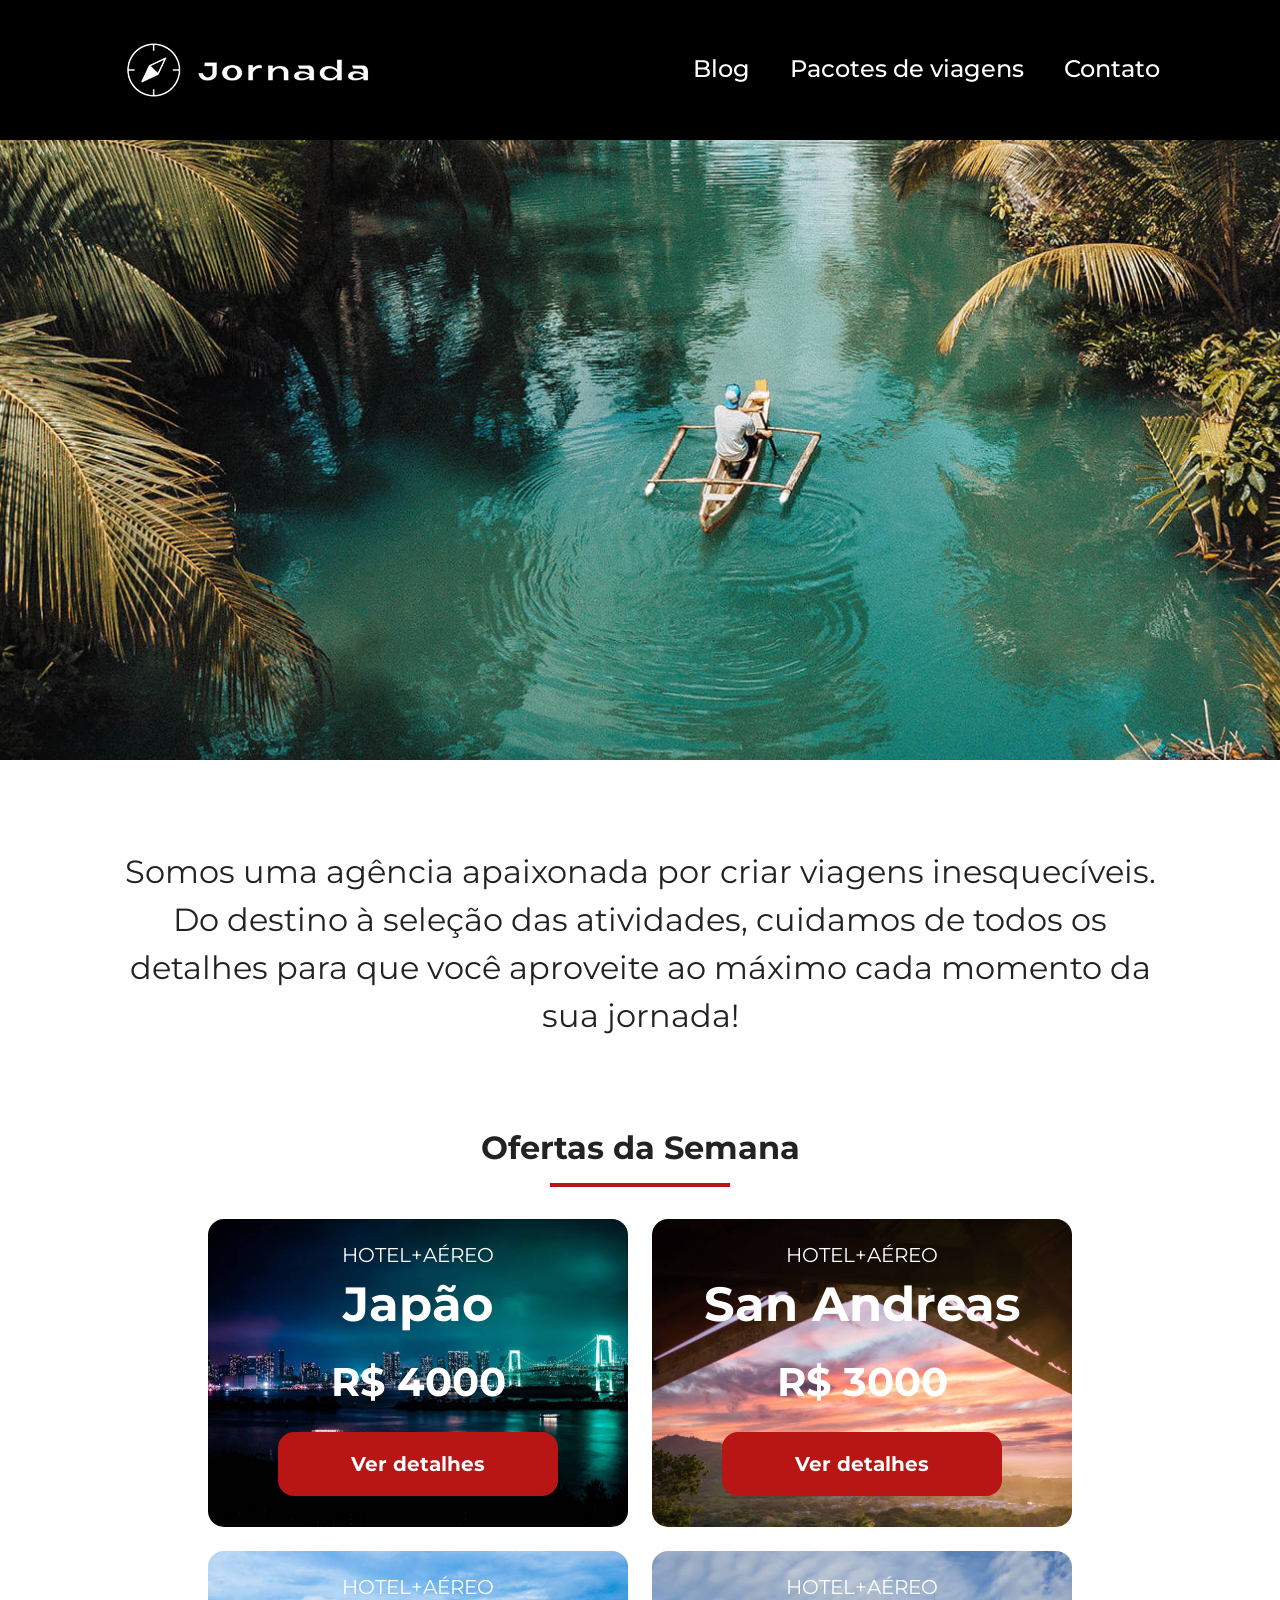
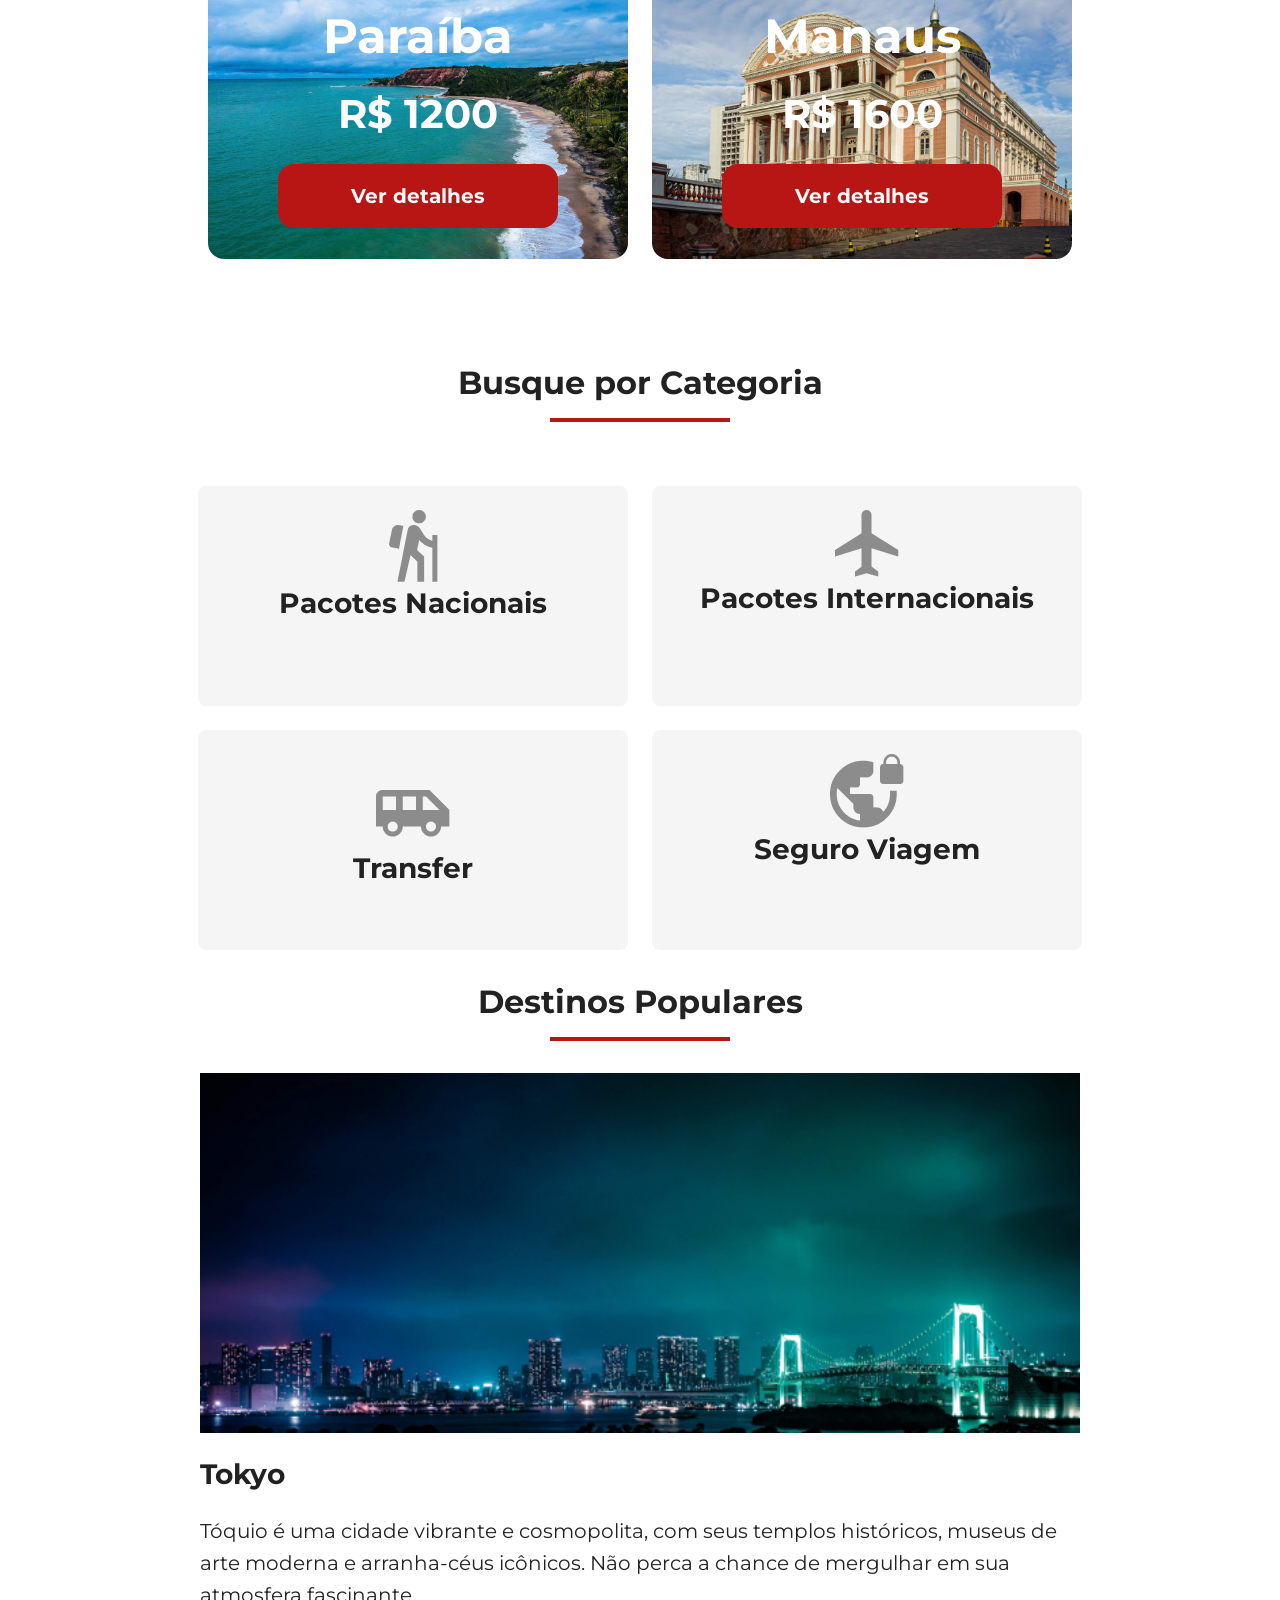
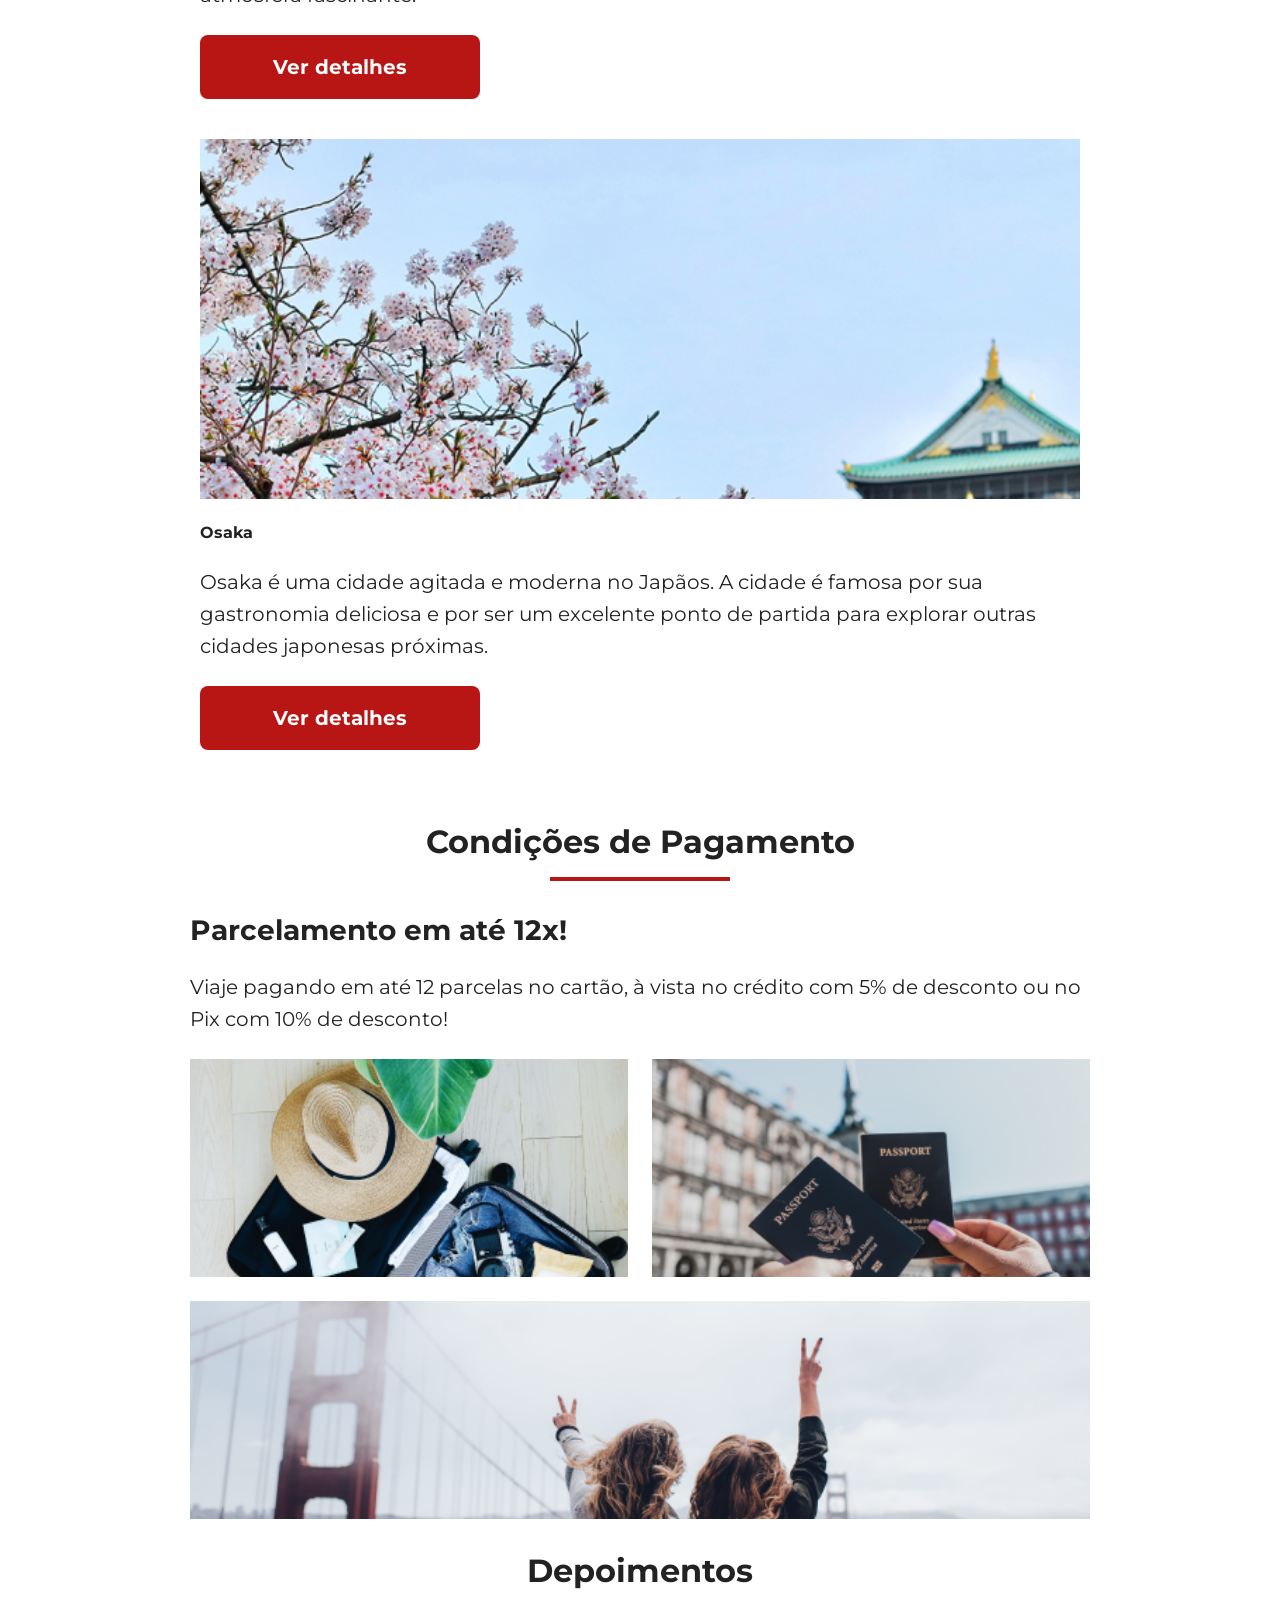
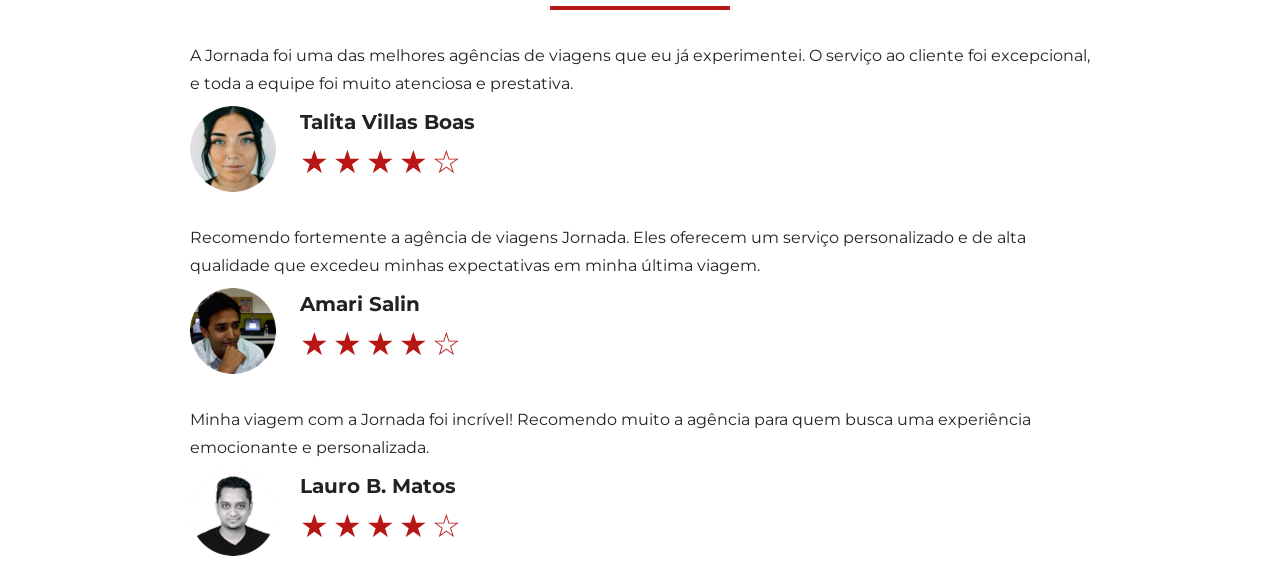
==== index.html @ a9123680 "finalizando sessão testimonial" ====
<!doctype html>
<html lang="pt-br">
  <head>
    <meta charset="UTF-8" />
    <meta name="viewport" content="width=device-width, initial-scale=1.0" />
    <link rel="stylesheet" href="./css/style.css" />
    <title>Jornada viagens</title>
  </head>
  <body>
    <header class="main-header">
      <a class="logo" href="index.html" title="Voltar para a página inicial"
        ><img
          class="img-mobile"
          src="img/bussola-jornada-branca.png"
          alt="Bussola do logo Jornada Viagens na cor branca"
        />
        <img
          class="img-desktop"
          src="img/bussola-texto-jornada-branco.png"
          alt="Logo Jornada Viagens na cor branca"
        />
      </a>
      <div class="navigation-menu">
        <label for="menu">
          <img src="img/menu.png" alt="menu" />
        </label>
        <input type="checkbox" id="menu" hidden />
        <nav>
          <ul class="list-links">
            <li>
              <a href="blog.html" target="_blank" title="Acessar Blog">Blog</a>
            </li>
            <li>
              <a
                href="pacotes.html"
                target="_blank"
                title="Acessar Pacotes de viagem"
                >Pacotes de viagens</a
              >
            </li>
            <li>
              <a href="contato.html" target="_blank" title="Acessar contato"
                >Contato</a
              >
            </li>
          </ul>
        </nav>
      </div>
    </header>
    <section class="hero">
      <div class="hero-img"></div>
      <h2>
        Somos uma agência apaixonada por criar viagens inesquecíveis. Do destino
        à seleção das atividades, cuidamos de todos os detalhes para que você
        aproveite ao máximo cada momento da sua jornada!
      </h2>
    </section>
    <section class="offers">
      <div class="section-title">
        <h2>Ofertas da Semana</h2>
        <hr />
      </div>
      <div class="offers-cards">
        <article class="card japao">
          <header>
            <p>HOTEL+AÉREO</p>
            <h3>
              Japão <br />
              <span>R$ 4000</span>
            </h3>
          </header>
          <footer>
            <a href="#" class="button">Ver detalhes</a>
          </footer>
        </article>
        <article class="card san-andreas">
          <header>
            <p>HOTEL+AÉREO</p>
            <h3>
              San Andreas <br />
              <span>R$ 3000</span>
            </h3>
          </header>
          <footer>
            <a href="#" class="button">Ver detalhes</a>
          </footer>
        </article>
        <article class="card paraiba">
          <header>
            <p>HOTEL+AÉREO</p>
            <h3>
              Paraíba <br />
              <span>R$ 1200</span>
            </h3>
          </header>
          <footer>
            <a href="#" class="button">Ver detalhes</a>
          </footer>
        </article>
        <article class="card manaus">
          <header>
            <p>HOTEL+AÉREO</p>
            <h3>
              Manaus <br />
              <span>R$ 1600</span>
            </h3>
          </header>
          <footer>
            <a href="#" class="button">Ver detalhes</a>
          </footer>
        </article>
      </div>
    </section>
    <section class="categories">
      <div class="section-title">
        <h2>Busque por Categoria</h2>
        <hr />
      </div>
      <div class="categories-cards">
        <a
          class="card"
          href="#"
          target="_blank"
          title="Busque pela categoria Pacotes Nacionais"
        >
          <img
            class="img-category"
            src="img/icone-pacotes-nacionais.png"
            alt="ícone cinza representando uma pessoa fazendo tracking"
          />
          <h3 class="content-title">Pacotes Nacionais</h3>
        </a>
        <a
          class="card"
          href="#"
          target="_blank"
          title="Busque pela categoria pacotes internacionais"
        >
          <img
            class="img-category"
            src="img/icone-pacotes-internacionais.png"
            alt="ícone cinza representando um avião"
          />
          <h3 class="content-title">Pacotes Internacionais</h3>
        </a>

        <a
          class="card single-line transfer"
          href="#"
          target="_blank"
          title="Busque pela categoria transfer"
        >
          <img
            class="img-category"
            src="img/icone-transfer.png"
            alt="ícone cinza representando um ônibus"
          />
          <h3 class="content-title">Transfer</h3>
        </a>

        <a
          class="card"
          href="#"
          target="_blank"
          title="Busque pela categoria seguro viagem"
        >
          <img
            class="img-category"
            src="img/icone-seguro-viagem.png"
            alt="ícone cinza representando o planeta com um cadeado"
          />
          <h3 class="content-title">Seguro Viagem</h3>
        </a>
      </div>
    </section>
    <section class="destinations">
      <div class="section-title">
        <h2>Destinos <span>Populares</span></h2>
        <hr />
      </div>
      <div class="destinations-items">
        <article class="item">
          <header>
            <div class="img-item tokyo"></div>
            <h4 class="content-title">Tokyo</h4>
          </header>
          <p class="content-text">
            Tóquio é uma cidade vibrante e cosmopolita, com seus templos
            históricos, museus de arte moderna e arranha-céus icônicos. Não
            perca a chance de mergulhar em sua atmosfera fascinante.
          </p>
          <footer>
            <a
              href="#"
              class="button"
              target="_blank"
              title="Veja mais detalhes do destino Tokyo"
              >Ver detalhes</a
            >
          </footer>
        </article>
        <article class="item">
          <header>
            <div class="img-item osaka"></div>
            <h4>Osaka</h4>
          </header>
          <p>
            Osaka é uma cidade agitada e moderna no Japãos. A cidade é famosa
            por sua gastronomia deliciosa e por ser um excelente ponto de
            partida para explorar outras cidades japonesas próximas.
          </p>
          <footer>
            <a
              href="#"
              class="button"
              target="_blank"
              title="Veja mais detalhes do destino Osaka"
              >Ver detalhes</a
            >
          </footer>
        </article>
      </div>
    </section>
    <section class="payments">
      <div class="section-title">
        <h2>Condições de Pagamento</h2>
        <hr />
      </div>
      <div class="content-container">
        <div class="text-content">
          <h3 class="content-title">Parcelamento em até 12x!</h3>
          <p class="content-text">
            Viaje pagando em até 12 parcelas no cartão, à vista no crédito com
            5% de desconto ou no Pix com 10% de desconto!
          </p>
        </div>
        <div class="image-gallery">
          <div class="image first"></div>
          <div class="image second"></div>
          <div class="image third colspan-2"></div>
        </div>
      </div>
    </section>
    <section class="testimonial">
      <div class="section-title">
        <h2>Depoimentos</h2>
        <hr />
      </div>
      <div class="testimonial-container">
        <article>
          <header>
            <p>
              A Jornada foi uma das melhores agências de viagens que eu já
              experimentei. O serviço ao cliente foi excepcional, e toda a
              equipe foi muito atenciosa e prestativa.
            </p>
          </header>
          <footer>
            <img
              src="/img/ellipse1-mobile.png"
              alt="imagem de perfil da cliente Talita Villas Boas"
            />
            <div class="profile-content">
              <h4>Talita Villas Boas</h4>
              <div class="rating">
                <span class="star">★</span>
                <span class="star">★</span>
                <span class="star">★</span>
                <span class="star">★</span>
                <span class="star">☆</span>
              </div>
            </div>
          </footer>
        </article>
        <article>
          <header>
            <p>
              Recomendo fortemente a agência de viagens Jornada. Eles oferecem
              um serviço personalizado e de alta qualidade que excedeu minhas
              expectativas em minha última viagem.
            </p>
          </header>
          <footer>
            <img
              src="/img/ellipse2-mobile.png"
              alt="imagem de perfil do cliente Amari Salin"
            />
            <div class="profile-content">
              <h4>Amari Salin</h4>
              <div class="rating">
                <span class="star">★</span>
                <span class="star">★</span>
                <span class="star">★</span>
                <span class="star">★</span>
                <span class="star">☆</span>
              </div>
            </div>
          </footer>
        </article>
        <article>
          <header>
            <p>
              Minha viagem com a Jornada foi incrível! Recomendo muito a agência
              para quem busca uma experiência emocionante e personalizada.
            </p>
          </header>
          <footer>
            <img
              src="/img/ellipse3-mobile.png"
              alt="imagem de perfil do cliente Lauro B. Matos"
            />
            <div class="profile-content">
              <h4>Lauro B. Matos</h4>
              <div class="rating">
                <span class="star">★</span>
                <span class="star">★</span>
                <span class="star">★</span>
                <span class="star">★</span>
                <span class="star">☆</span>
              </div>
            </div>
          </footer>
        </article>
      </div>
    </section>
  </body>
</html>
---- css/style.css ----
@import url(global.css);
@import url(header.css);
@import url(hero.css);
@import url(offers.css);
@import url(categories.css);
@import url(destinations.css);
@import url(payments.css);
@import url(testimonials.css);
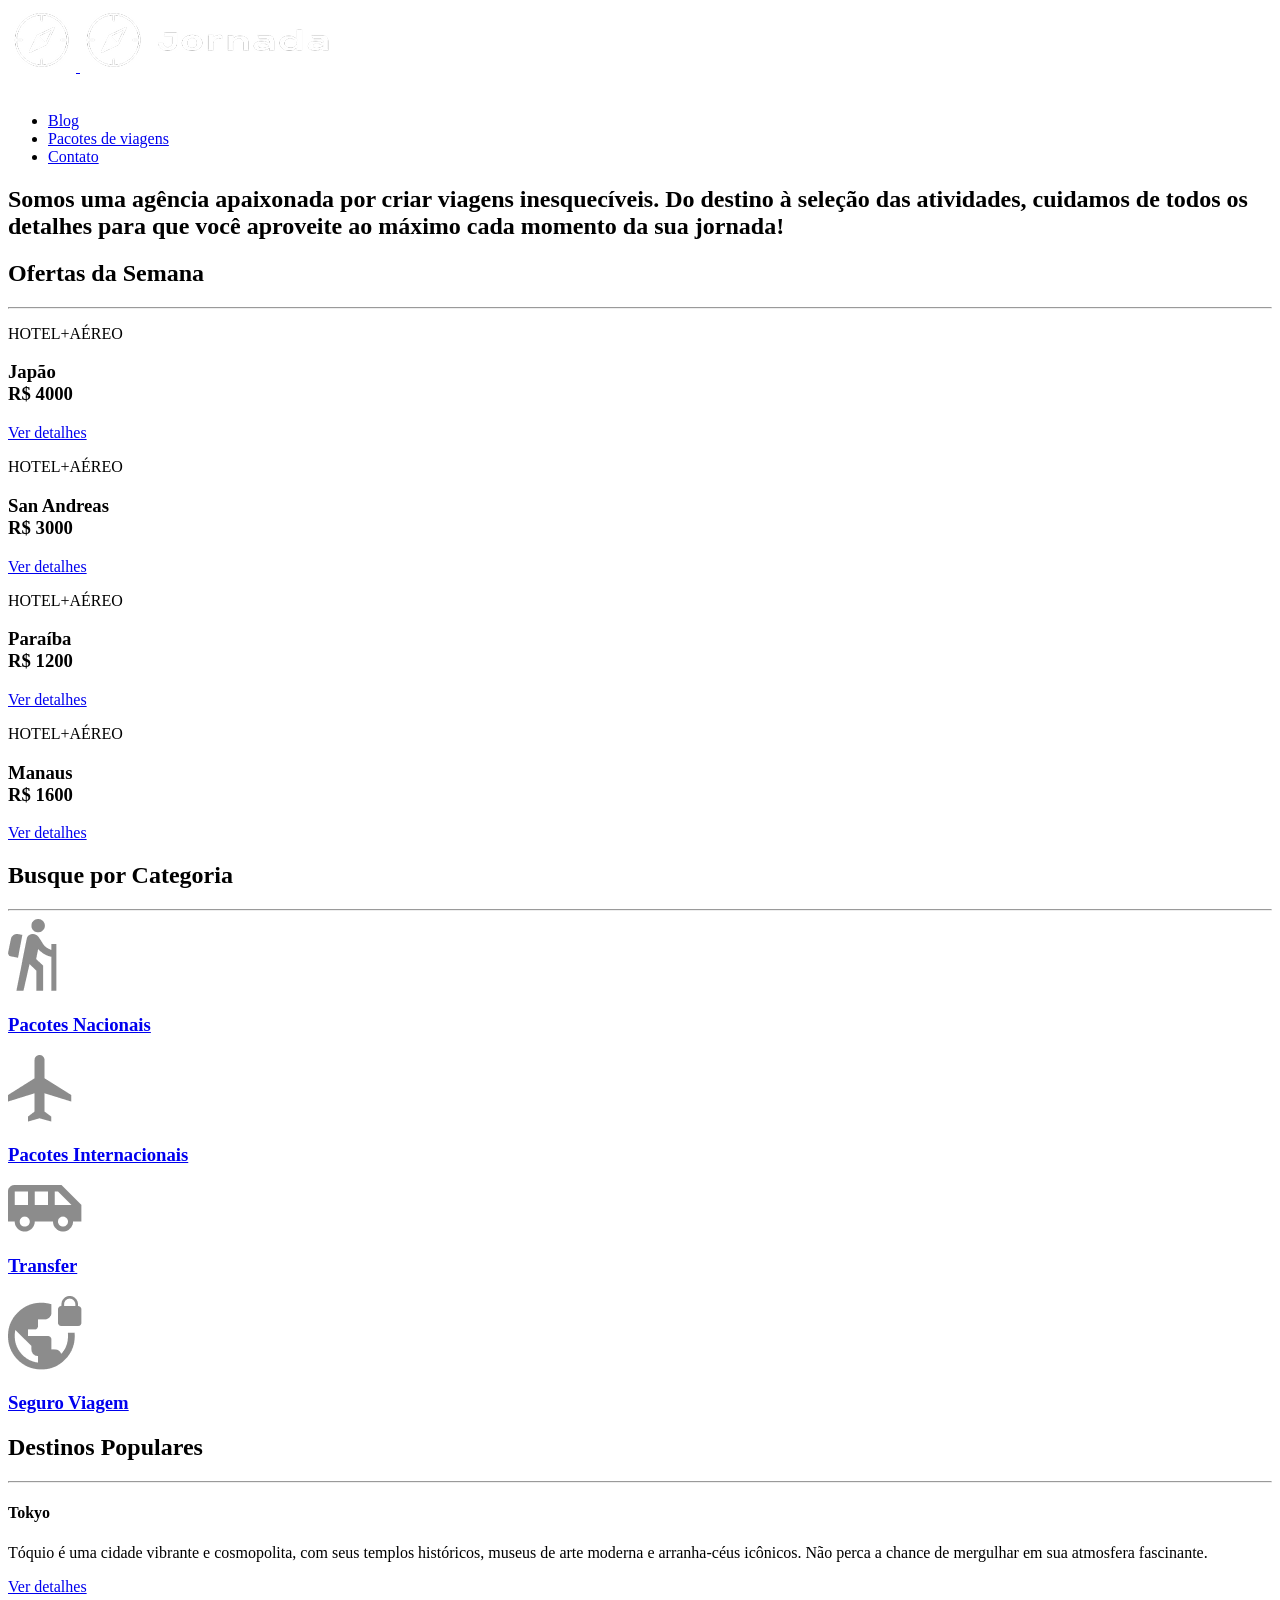
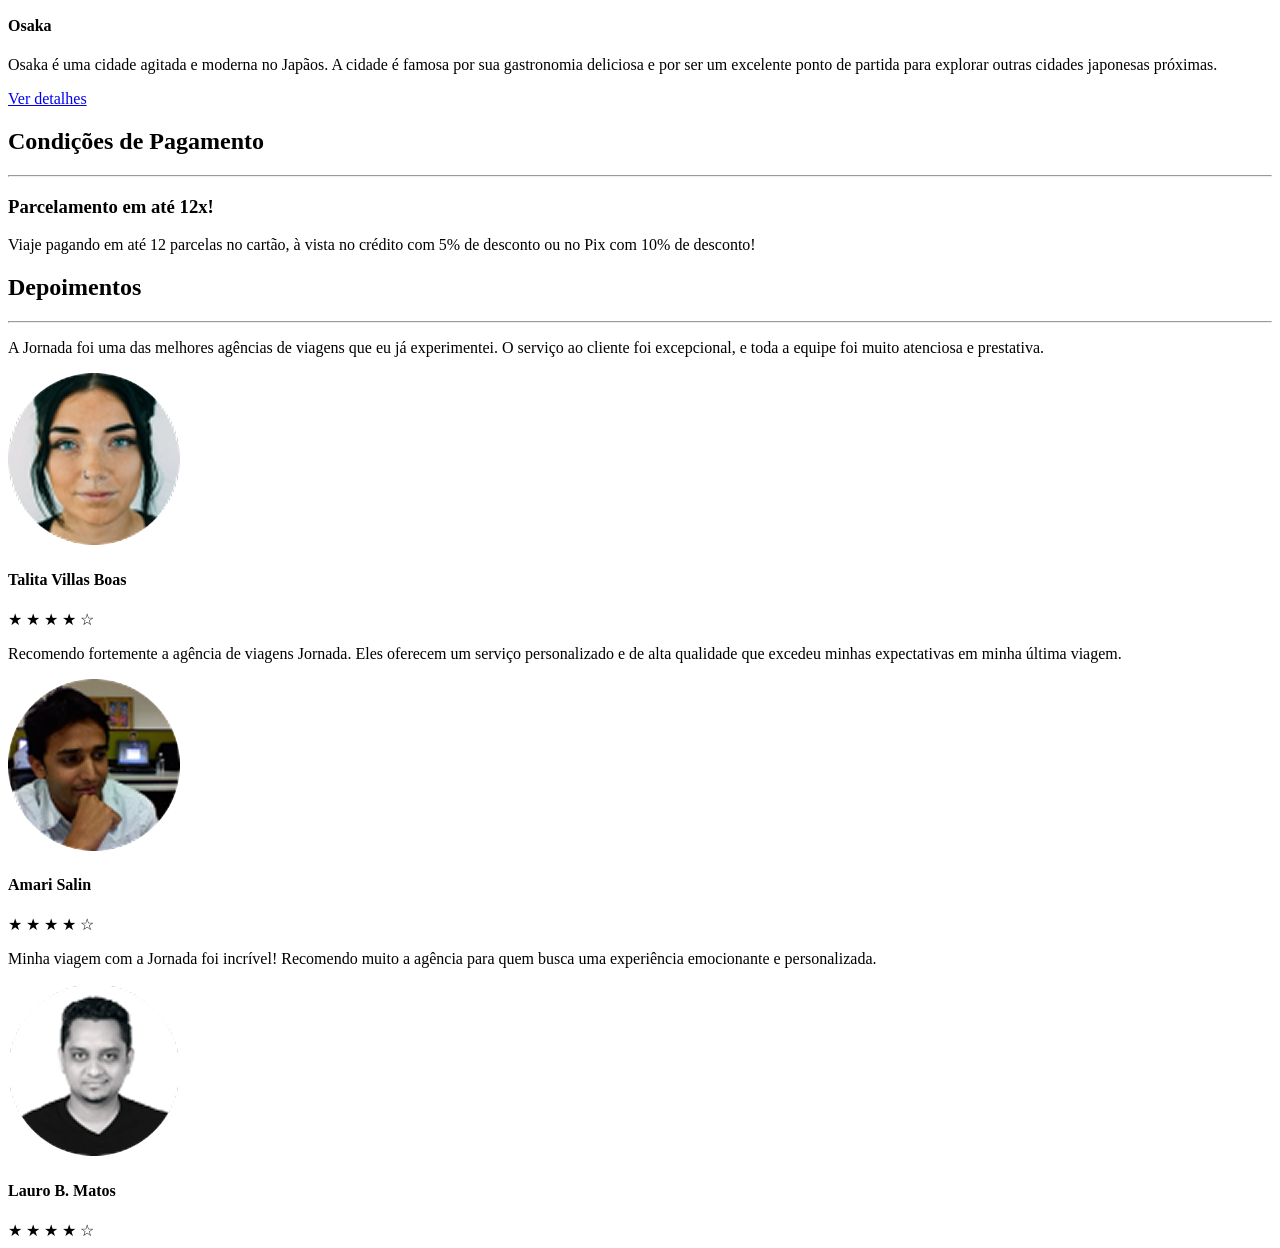
==== commit e7a8a89f: "Adiciona footer" ====
--- a/index.html
+++ b/index.html
@@ -323,5 +323,12 @@
         </article>
       </div>
     </section>
+    <section class="bottom-hero">
+      <div class="hero-img"></div>
+    </section>
+    <footer class="main-footer">
+      <div class="footer-content"></div>
+      <div class="footer-social"></div>
+    </footer>
   </body>
 </html>
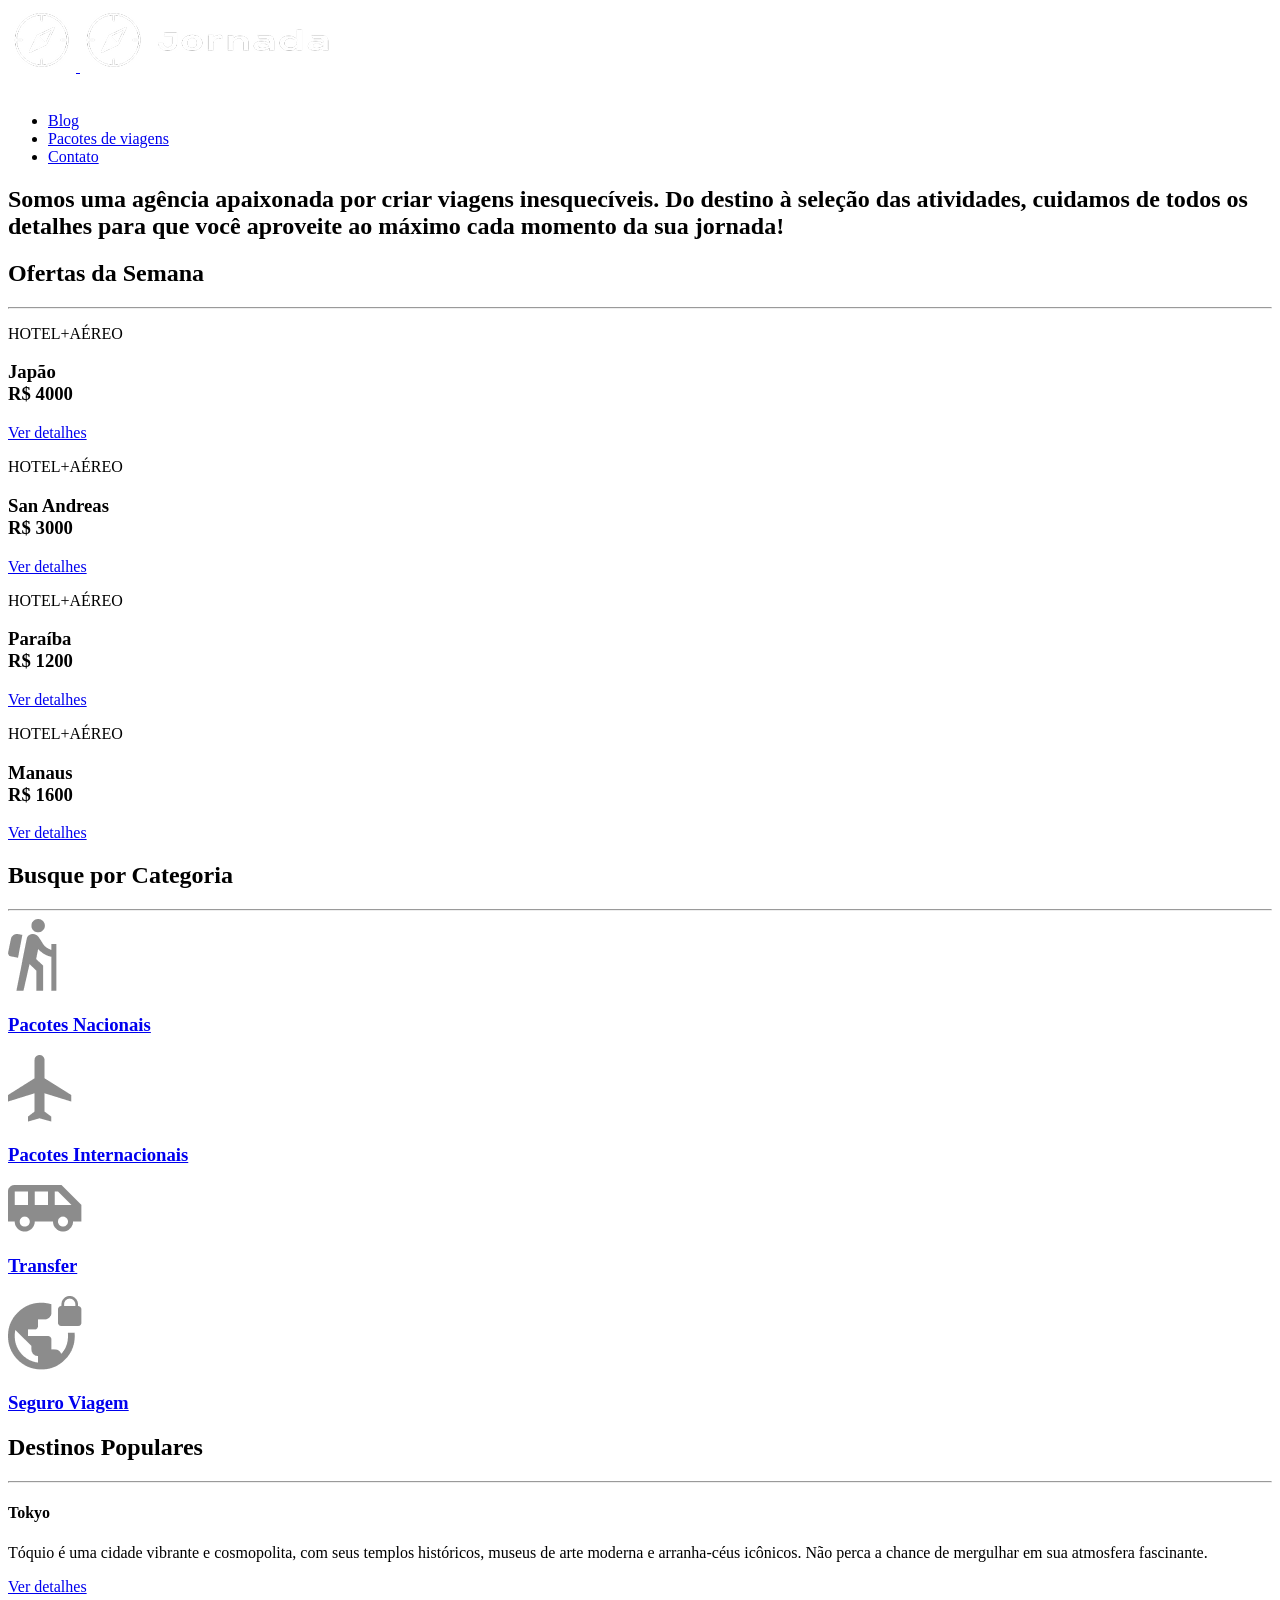
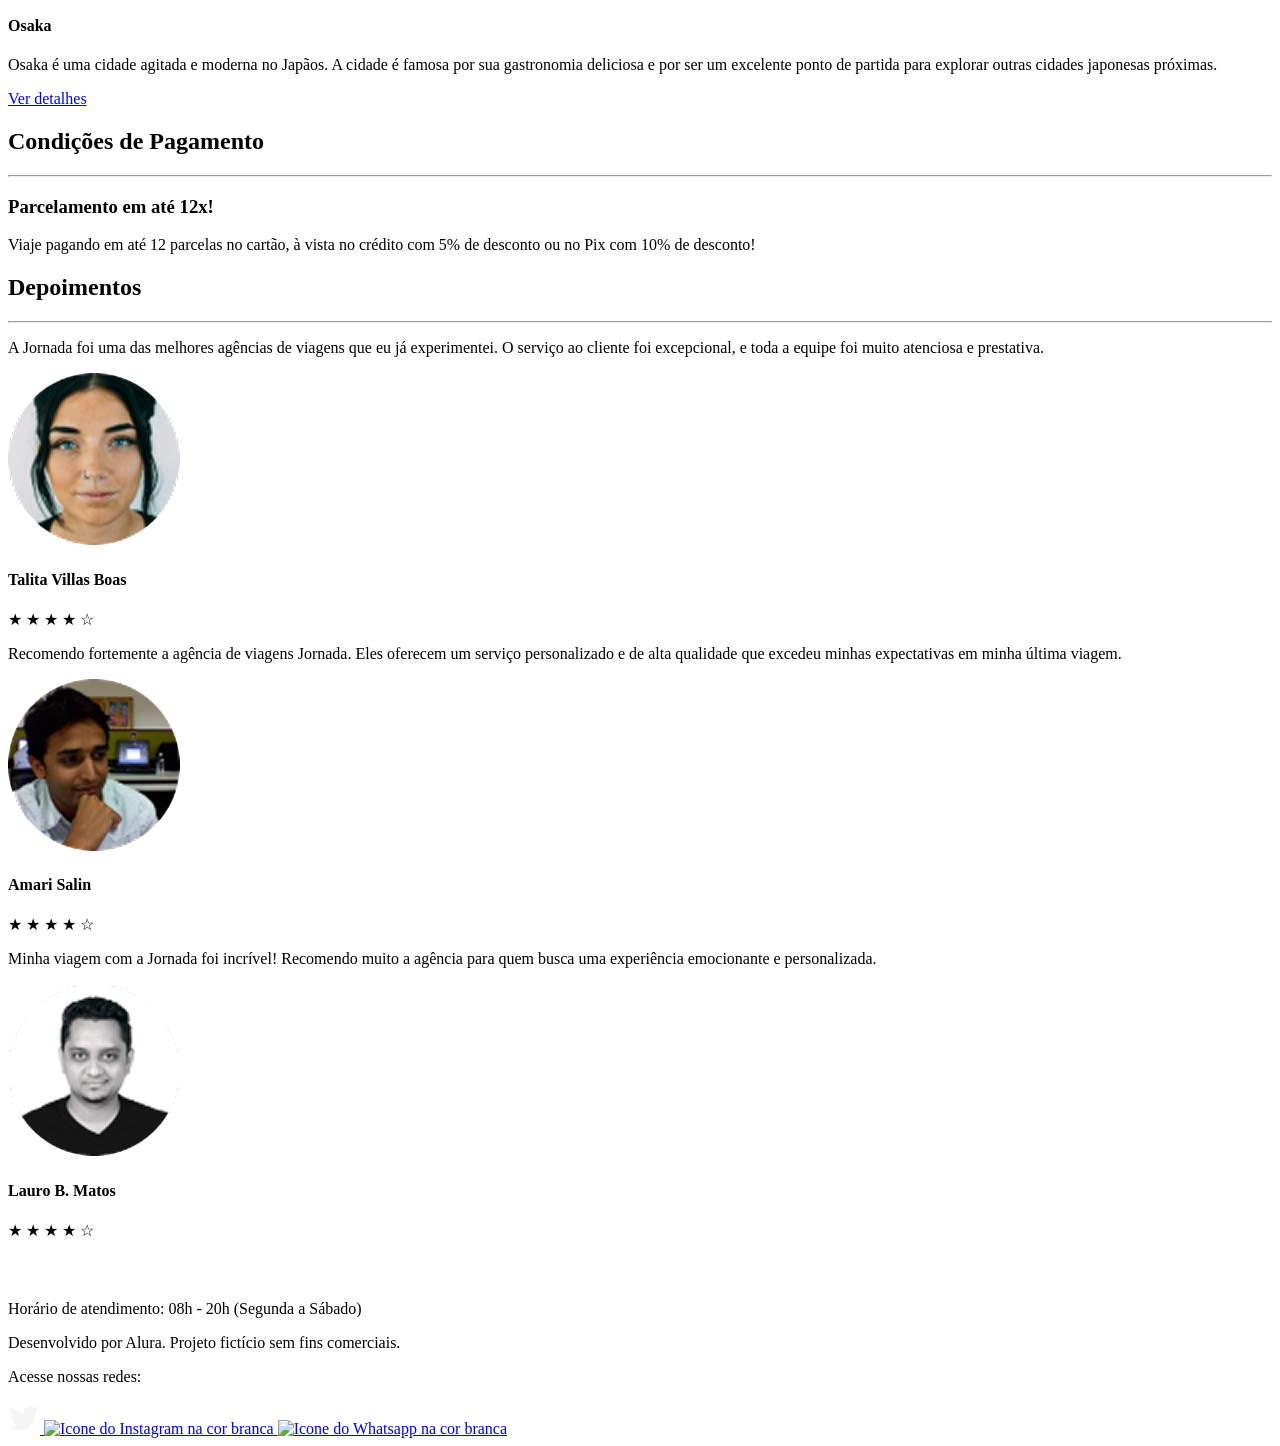
==== commit a4c70a6e: "Adiciona infomações no footer" ====
--- a/index.html
+++ b/index.html
@@ -327,8 +327,32 @@
       <div class="hero-img"></div>
     </section>
     <footer class="main-footer">
-      <div class="footer-content"></div>
-      <div class="footer-social"></div>
+      <div class="footer-content">
+        <img src="img/logo-footer.png" alt="Logo completo Jornada Viagens" />
+        <p>Horário de atendimento: 08h - 20h (Segunda a Sábado)</p>
+        <p>Desenvolvido por Alura. Projeto fictício sem fins comerciais.</p>
+      </div>
+      <div class="footer-social">
+        <p>Acesse nossas redes:</p>
+
+        <a href="#" target="_blank" title="Acesse o Twitter do Jornada Viagens">
+          <img src="img/icon-twiter.svg" alt="Icone do Twitter na cor branca" />
+        </a>
+        <a
+          href="#"
+          target="_blank"
+          title="Acesse o Instagram do Jornada Viagens"
+        >
+          <img src="" alt="Icone do Instagram na cor branca" />
+        </a>
+        <a
+          href="#"
+          target="_blank"
+          title="Entre em contato através do Whatsapp"
+        >
+          <img src="" alt="Icone do Whatsapp na cor branca" />
+        </a>
+      </div>
     </footer>
   </body>
 </html>
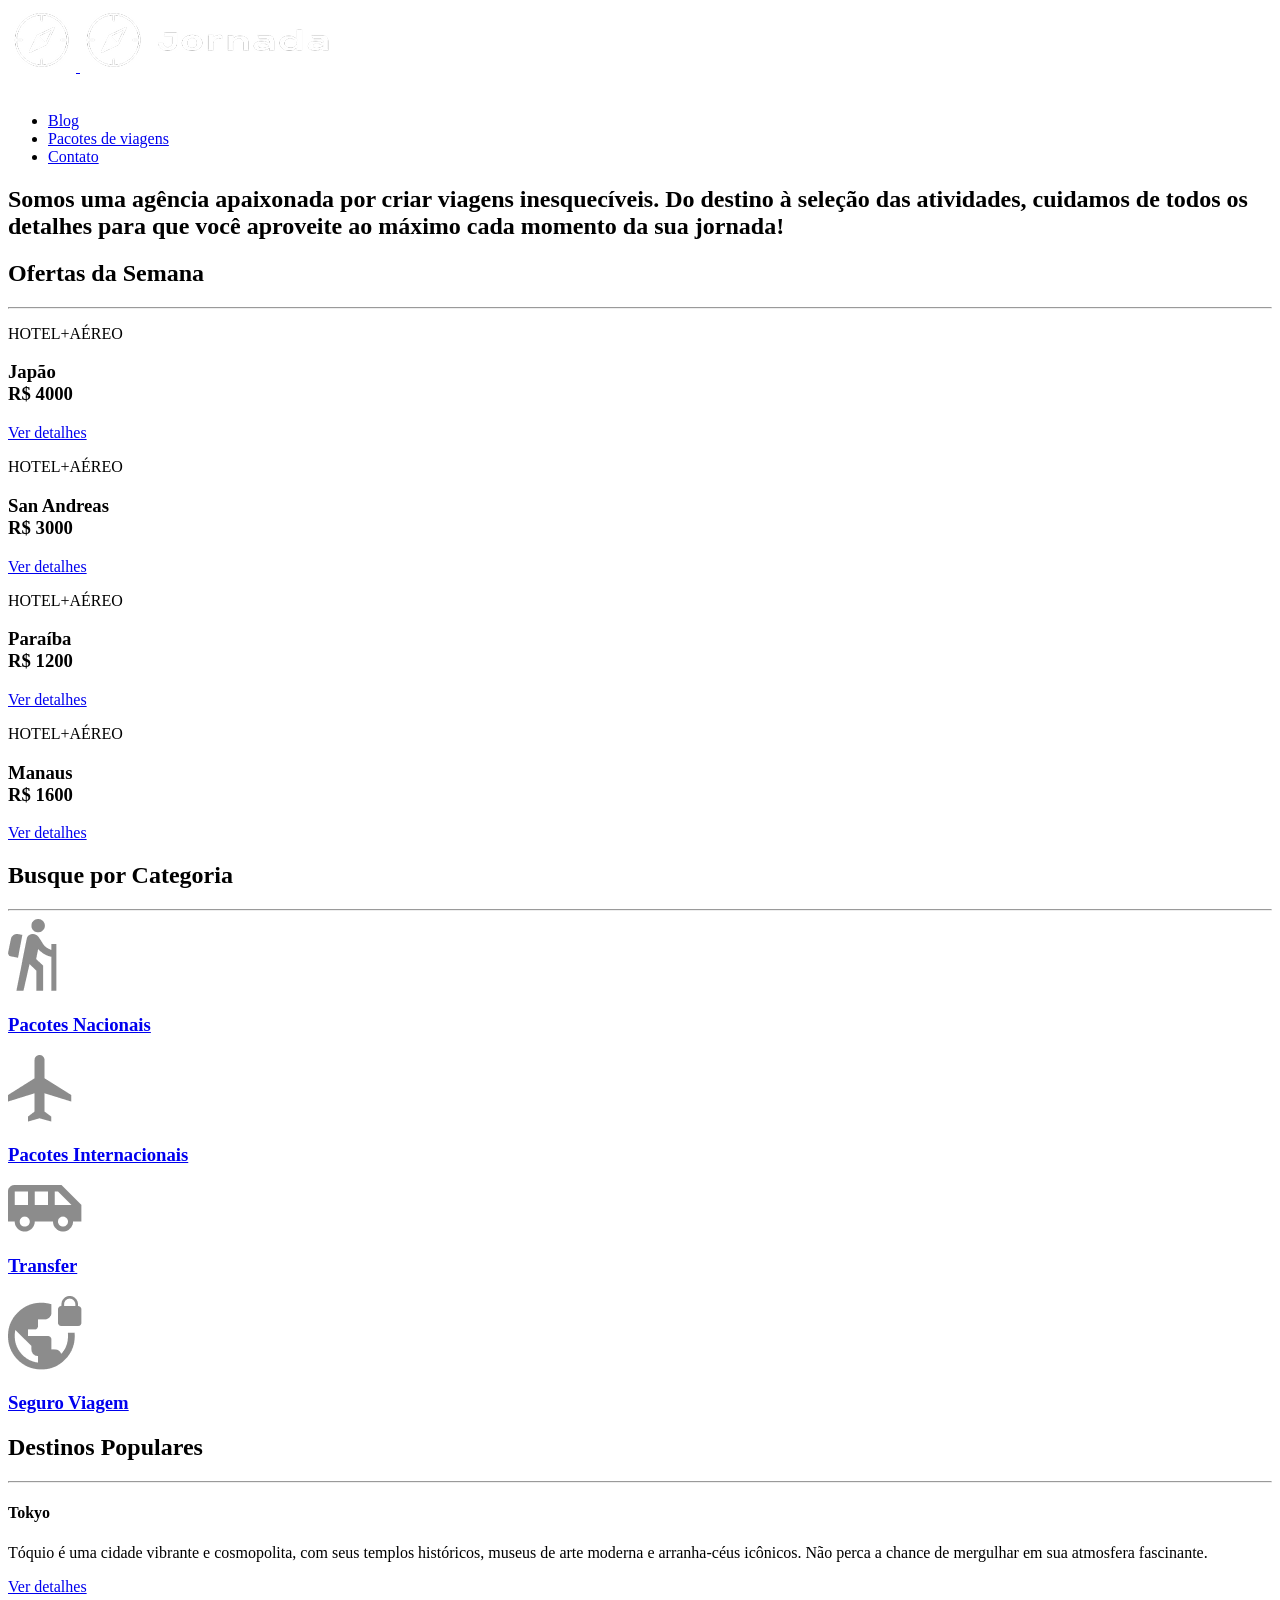
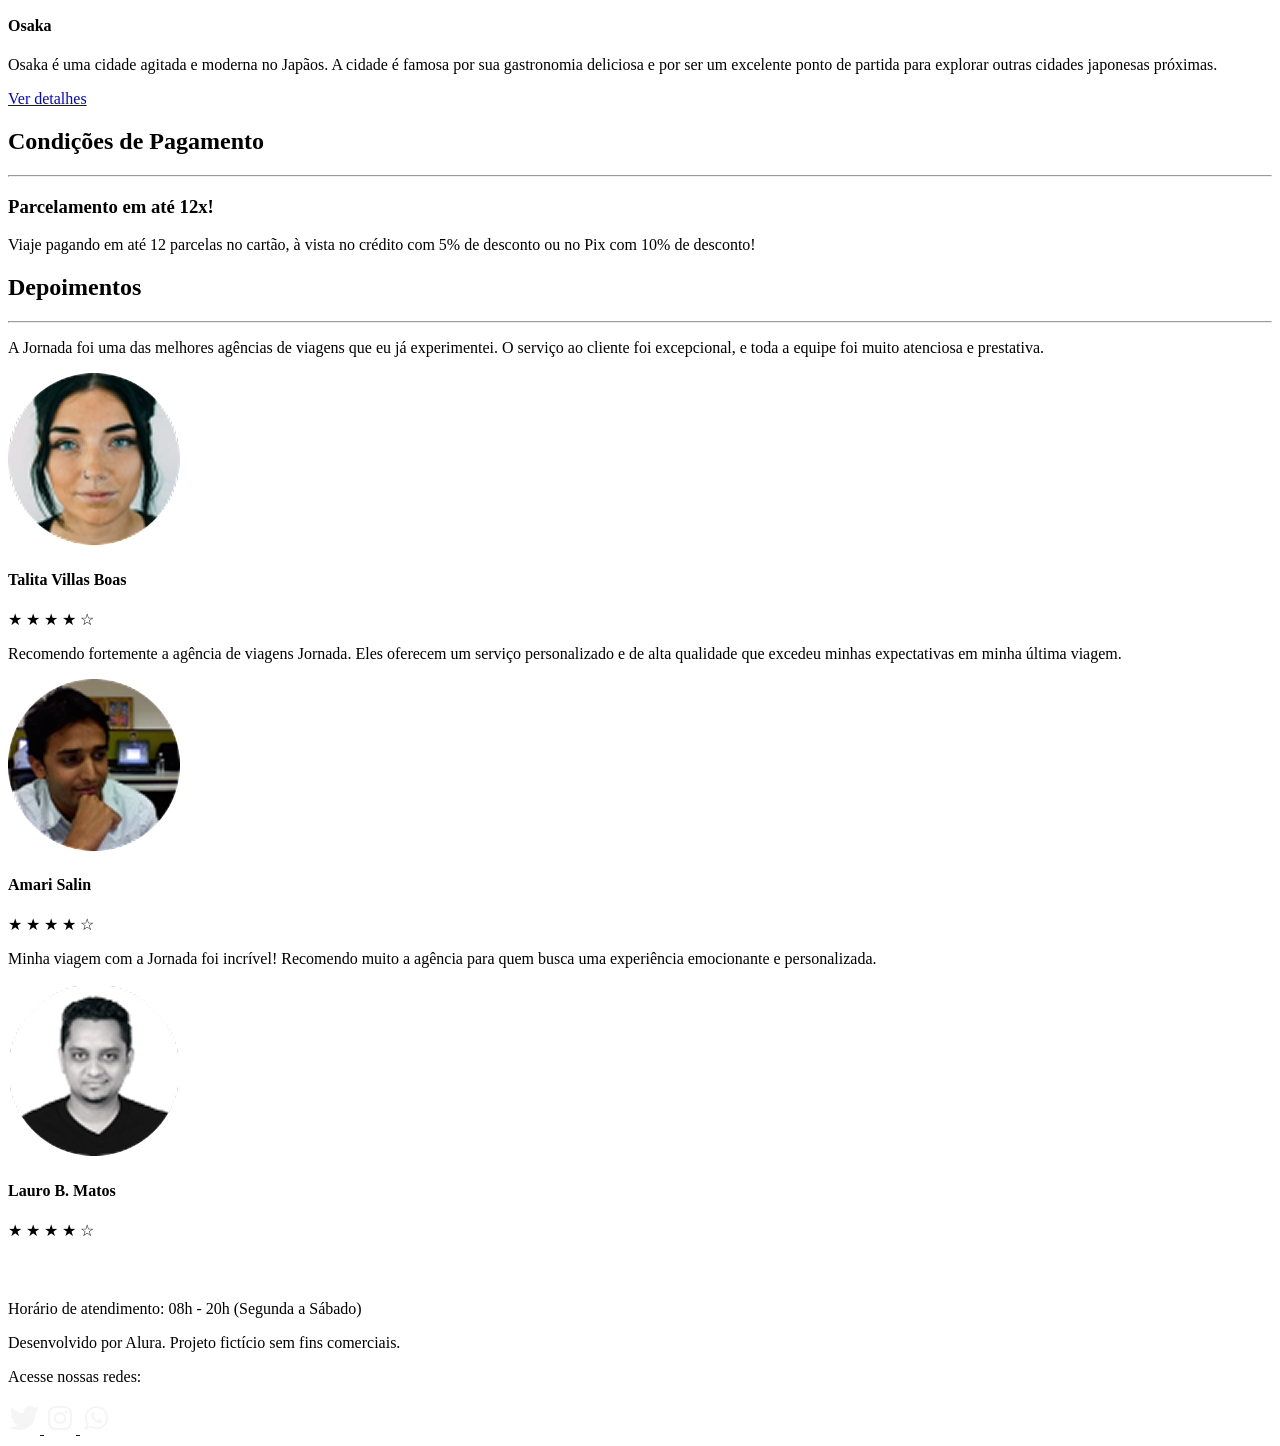
==== commit 7d19d8a7: "Merge pull request #10 from glendamello/feat/testimonials Feat/testimonials" ====
--- a/index.html
+++ b/index.html
@@ -343,14 +343,14 @@
           target="_blank"
           title="Acesse o Instagram do Jornada Viagens"
         >
-          <img src="" alt="Icone do Instagram na cor branca" />
+          <img src="img/icon-instragam.svg" alt="Icone do Instagram na cor branca" />
         </a>
         <a
           href="#"
           target="_blank"
           title="Entre em contato através do Whatsapp"
         >
-          <img src="" alt="Icone do Whatsapp na cor branca" />
+          <img src="img/icon-whatsapp.svg" alt="Icone do Whatsapp na cor branca" />
         </a>
       </div>
     </footer>
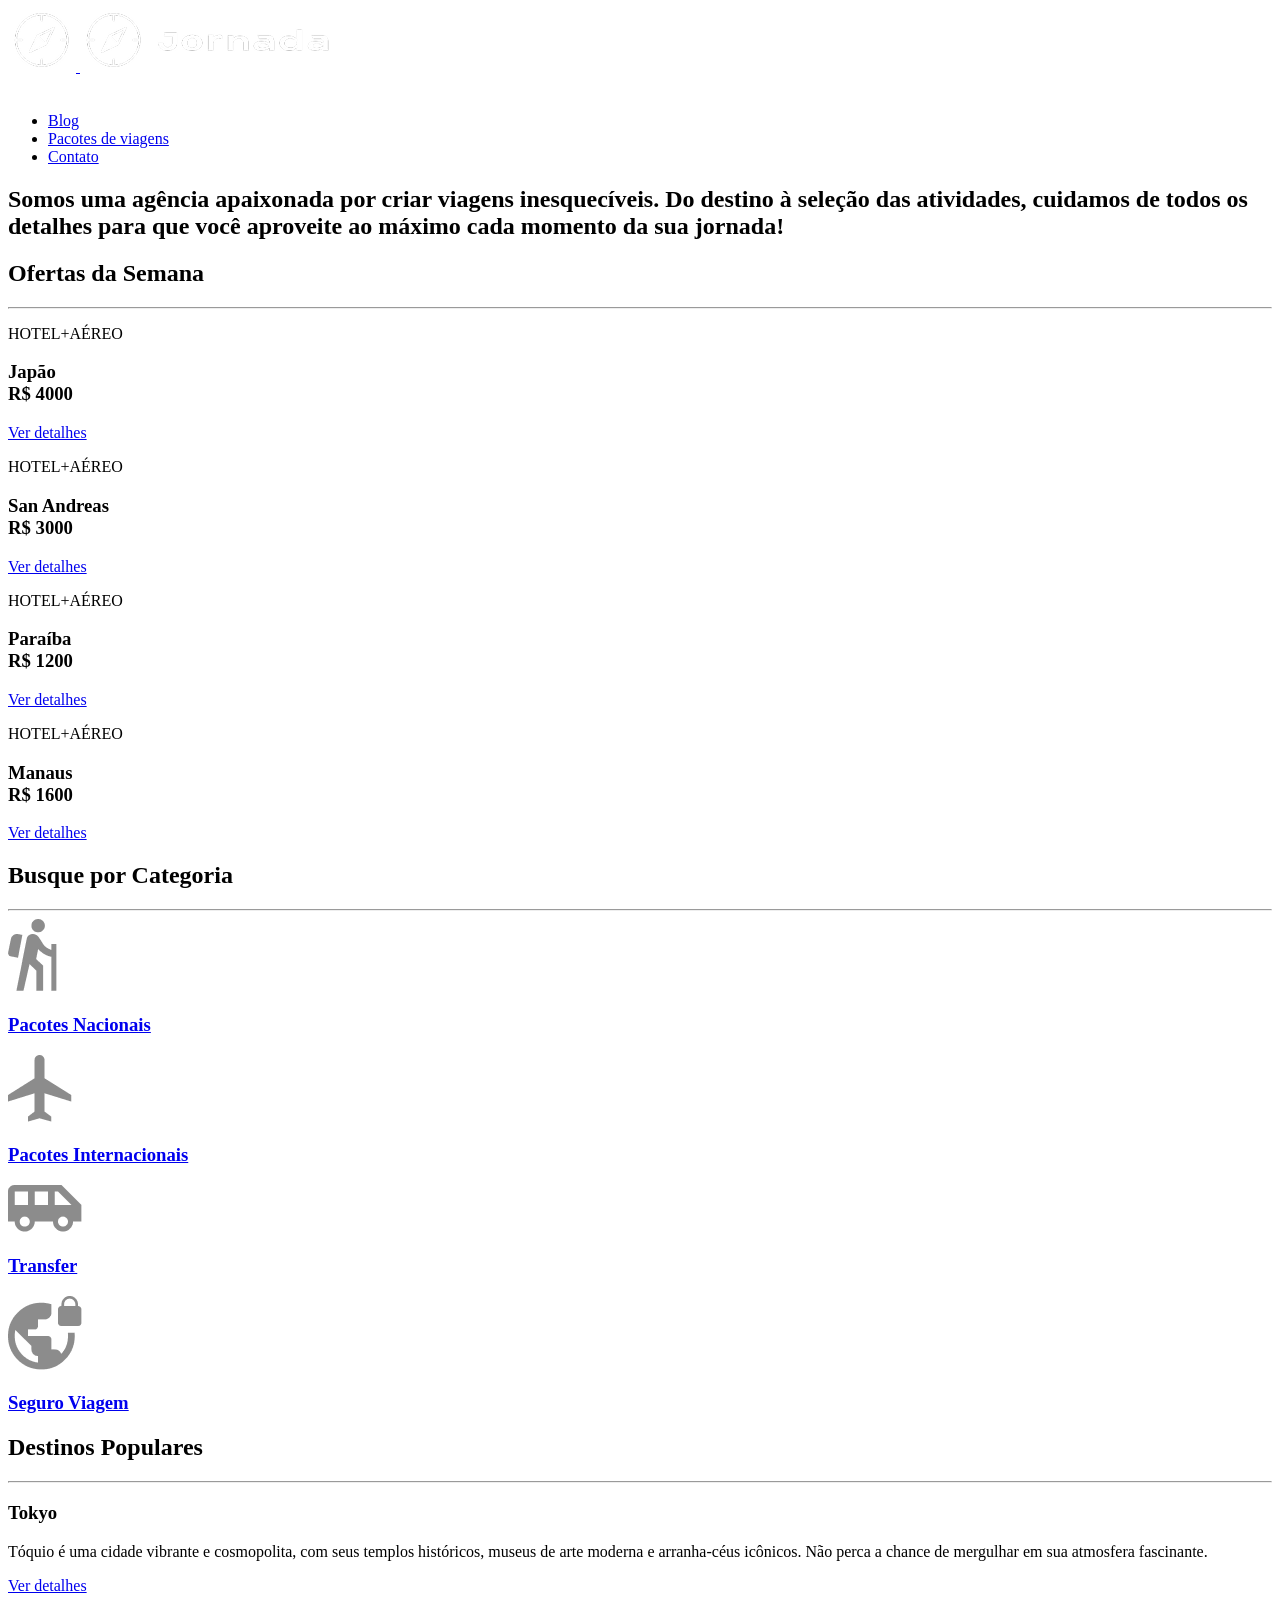
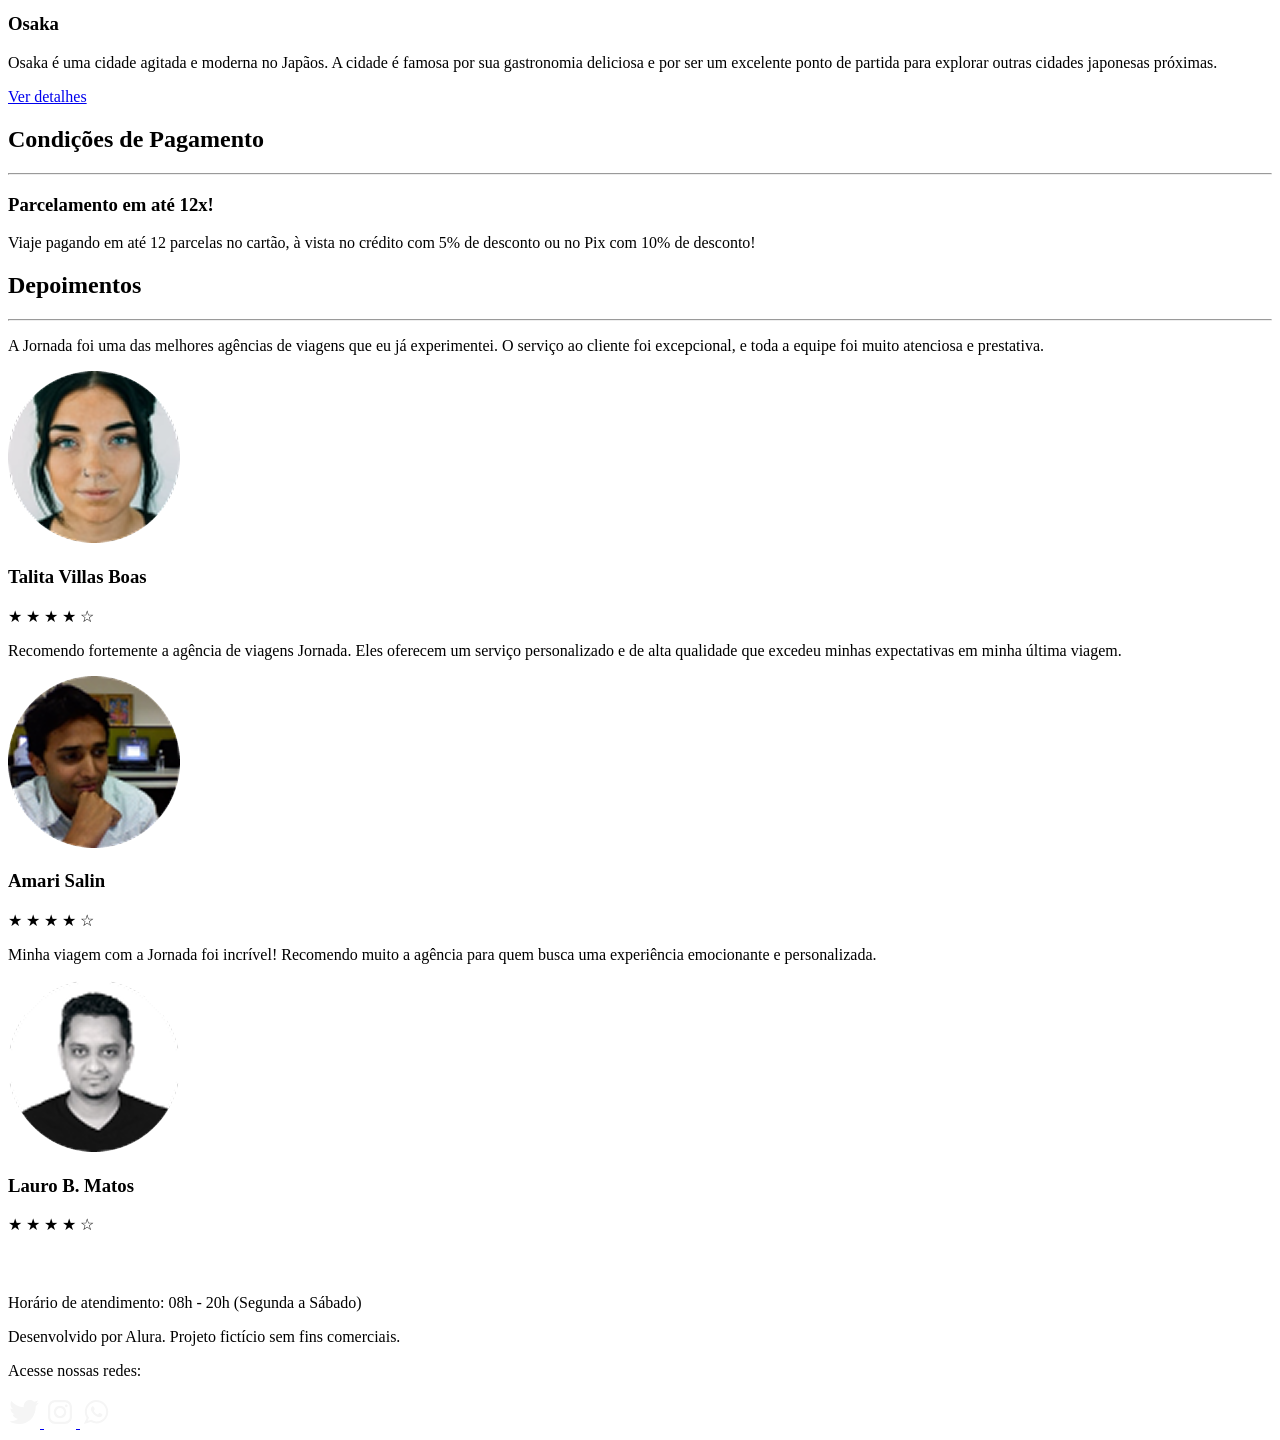
==== commit c2f58ebf: "Adiciona melhorias de acessibilidade" ====
--- a/index.html
+++ b/index.html
@@ -182,7 +182,7 @@
         <article class="item">
           <header>
             <div class="img-item tokyo"></div>
-            <h4 class="content-title">Tokyo</h4>
+            <h3 class="content-title">Tokyo</h3>
           </header>
           <p class="content-text">
             Tóquio é uma cidade vibrante e cosmopolita, com seus templos
@@ -202,7 +202,7 @@
         <article class="item">
           <header>
             <div class="img-item osaka"></div>
-            <h4>Osaka</h4>
+            <h3>Osaka</h3>
           </header>
           <p>
             Osaka é uma cidade agitada e moderna no Japãos. A cidade é famosa
@@ -261,7 +261,7 @@
               alt="imagem de perfil da cliente Talita Villas Boas"
             />
             <div class="profile-content">
-              <h4>Talita Villas Boas</h4>
+              <h3>Talita Villas Boas</h3>
               <div class="rating">
                 <span class="star">★</span>
                 <span class="star">★</span>
@@ -286,7 +286,7 @@
               alt="imagem de perfil do cliente Amari Salin"
             />
             <div class="profile-content">
-              <h4>Amari Salin</h4>
+              <h3>Amari Salin</h3>
               <div class="rating">
                 <span class="star">★</span>
                 <span class="star">★</span>
@@ -310,7 +310,7 @@
               alt="imagem de perfil do cliente Lauro B. Matos"
             />
             <div class="profile-content">
-              <h4>Lauro B. Matos</h4>
+              <h3>Lauro B. Matos</h3>
               <div class="rating">
                 <span class="star">★</span>
                 <span class="star">★</span>
